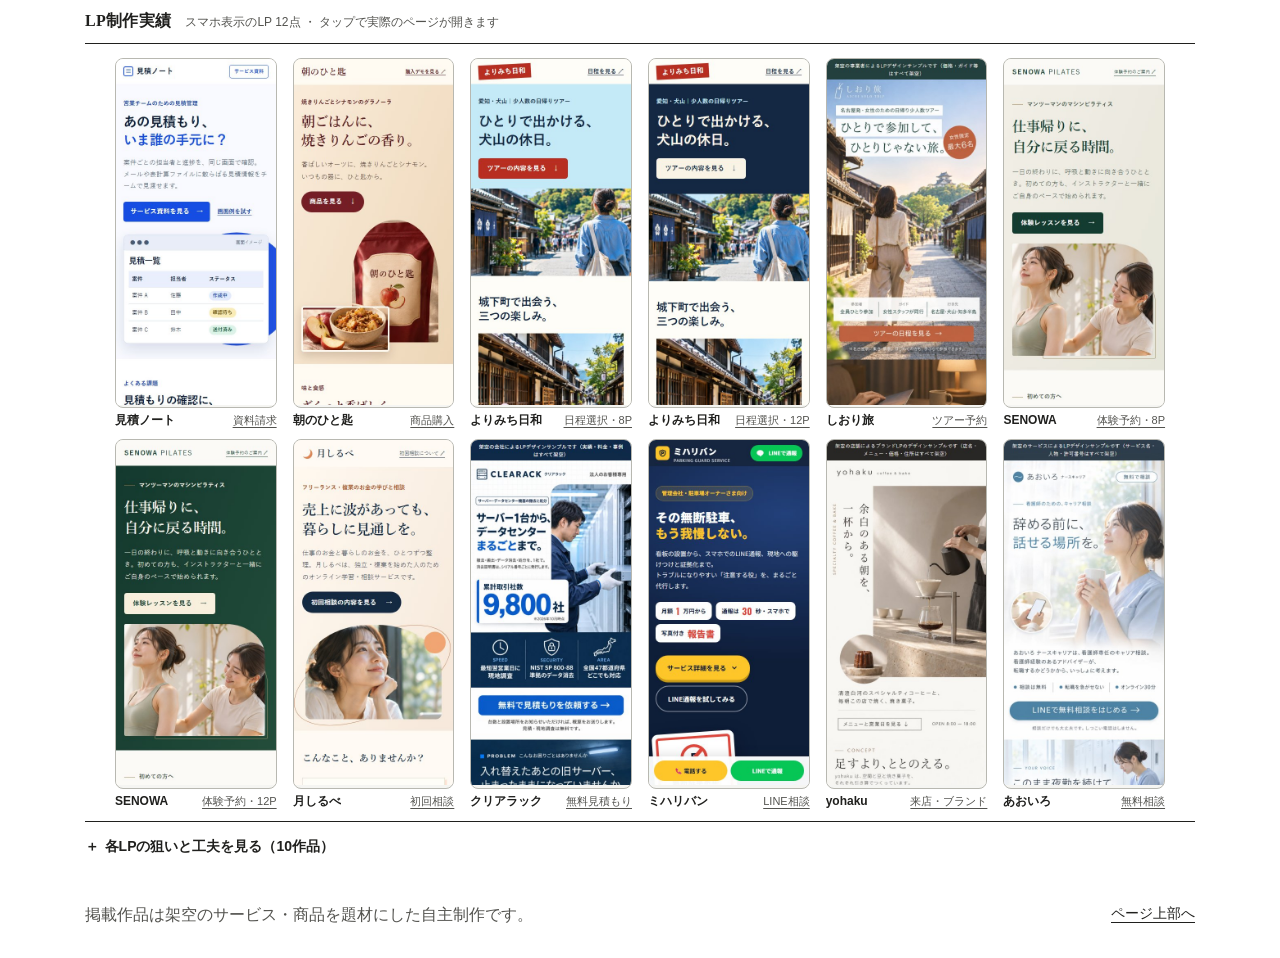
==== index.html @ 6641e860 "Add LP portfolio site Static portfolio of 12 fictional LP design samples (10 works) with phone-view " ====
<!doctype html>
<html lang="ja">
<head>
  <meta charset="utf-8">
  <meta name="viewport" content="width=device-width, initial-scale=1">
  <meta name="description" content="法人向けSaaS、食品EC、観光、体験予約、相談サービス、法人向けIT機器処分のLP制作ポートフォリオ。">
  <link rel="icon" href="data:,">
  <link rel="stylesheet" href="style.css">
  <title>LP制作ポートフォリオ</title>
</head>
<body>
  <header class="wrap masthead">
    <h1 class="wordmark"><a href="#top">LP制作実績</a></h1>
    <p class="lead">スマホ表示のLP 12点<span aria-hidden="true"> ・ </span>タップで実際のページが開きます</p>
  </header>
  <main id="top" class="wrap">
    <ul class="gallery" aria-label="LP制作実績（スマホ表示）">
      <li><a class="phone" href="works/mitsumori/site/index.html"><img src="works/mitsumori/images/preview.jpg" alt="見積ノートのスマホ版" width="390" height="844"></a><p><b>見積ノート</b><a href="#mitsumori" class="more">資料請求</a></p></li>
      <li><a class="phone" href="works/granola/site/index.html"><img src="works/granola/images/preview.jpg" alt="朝のひと匙のスマホ版" width="390" height="844"></a><p><b>朝のひと匙</b><a href="#granola" class="more">商品購入</a></p></li>
      <li><a class="phone" href="works/yorimichi/site/index.html"><img src="works/yorimichi/images/preview.jpg" alt="よりみち日和（8パート版）のスマホ版" width="390" height="844"></a><p><b>よりみち日和</b><a href="#yorimichi" class="more">日程選択・8P</a></p></li>
      <li><a class="phone" href="works/yorimichi-detail/site/index.html"><img src="works/yorimichi-detail/images/preview.jpg" alt="よりみち日和（12パート版）のスマホ版" width="390" height="844"></a><p><b>よりみち日和</b><a href="#yorimichi" class="more">日程選択・12P</a></p></li>
      <li><a class="phone" href="works/shioritabi/site/index.html"><img src="works/shioritabi/images/preview.jpg" alt="しおり旅のスマホ版" width="390" height="844"></a><p><b>しおり旅</b><a href="#shioritabi" class="more">ツアー予約</a></p></li>
      <li><a class="phone" href="works/senowa/site/index.html"><img src="works/senowa/images/preview.jpg" alt="SENOWA PILATES（8パート版）のスマホ版" width="390" height="844"></a><p><b>SENOWA</b><a href="#senowa" class="more">体験予約・8P</a></p></li>
      <li><a class="phone" href="works/senowa-detail/site/index.html"><img src="works/senowa-detail/images/preview.jpg" alt="SENOWA PILATES（12パート版）のスマホ版" width="390" height="844"></a><p><b>SENOWA</b><a href="#senowa" class="more">体験予約・12P</a></p></li>
      <li><a class="phone" href="works/tsukishirube/site/index.html"><img src="works/tsukishirube/images/preview.jpg" alt="月しるべのスマホ版" width="390" height="844"></a><p><b>月しるべ</b><a href="#tsukishirube" class="more">初回相談</a></p></li>
      <li><a class="phone" href="works/clearack/site/index.html"><img src="works/clearack/images/preview.jpg" alt="クリアラックのスマホ版" width="390" height="844"></a><p><b>クリアラック</b><a href="#clearack" class="more">無料見積もり</a></p></li>
      <li><a class="phone" href="works/mihariban/site/index.html"><img src="works/mihariban/images/preview.jpg" alt="ミハリバンのスマホ版" width="390" height="844"></a><p><b>ミハリバン</b><a href="#mihariban" class="more">LINE相談</a></p></li>
      <li><a class="phone" href="works/yohaku/site/index.html"><img src="works/yohaku/images/preview.jpg" alt="yohaku coffee &amp; bake のスマホ版" width="390" height="844"></a><p><b>yohaku</b><a href="#yohaku" class="more">来店・ブランド</a></p></li>
      <li><a class="phone" href="works/aoiro/site/index.html"><img src="works/aoiro/images/preview.jpg" alt="あおいろ ナースキャリアのスマホ版" width="390" height="844"></a><p><b>あおいろ</b><a href="#aoiro" class="more">無料相談</a></p></li>
    </ul>
    <details class="details" id="details">
      <summary>各LPの狙いと工夫を見る（10作品）</summary>
    <div class="works" id="works">
    <article class="work" id="mitsumori">
      <div class="work-copy">
        <p class="category">法人向け SaaS <span aria-hidden="true">/</span> 資料請求</p>
        <h2>見積ノート</h2>
        <p>営業チームが見積もりの担当者と進捗を共有するサービス。ファーストビューに見積一覧を置き、絞り込みの操作で使い方を伝えました。</p>
        <div class="versions">
          <div class="version"><span>12パート</span><div class="links"><a class="primary" href="works/mitsumori/site/index.html">LPを開く</a><a href="works/mitsumori/images/full.jpg">PC全体</a><a href="works/mitsumori/images/mobile.jpg">スマホ全体</a></div></div>
        </div>
      </div>
      <div class="visual">
        <a class="screens" href="works/mitsumori/site/index.html" aria-label="見積ノートのLPを開く">
          <span class="pc-frame"><img src="works/mitsumori/images/full.jpg" alt="見積ノートのPC版ファーストビュー"></span>
          <span class="mobile-frame"><img src="works/mitsumori/images/preview.jpg" alt="見積ノートのスマホ版ファーストビュー" width="390" height="844"></span>
        </a>
      </div>
    </article>
    <article class="work" id="granola">
      <div class="work-copy">
        <p class="category">食品EC <span aria-hidden="true">/</span> 商品購入</p>
        <h2>朝のひと匙</h2>
        <p>焼きりんごとシナモンのグラノーラ。パッケージと食材の写真で味を想像してもらい、食べ方と原材料を確認してから数量を選べる構成です。</p>
        <div class="versions">
          <div class="version"><span>12パート</span><div class="links"><a class="primary" href="works/granola/site/index.html">LPを開く</a><a href="works/granola/images/full.jpg">PC全体</a><a href="works/granola/images/mobile.jpg">スマホ全体</a></div></div>
        </div>
      </div>
      <div class="visual">
        <a class="screens" href="works/granola/site/index.html" aria-label="朝のひと匙のLPを開く">
          <span class="pc-frame"><img src="works/granola/images/full.jpg" alt="朝のひと匙のPC版ファーストビュー" loading="lazy"></span>
          <span class="mobile-frame"><img src="works/granola/images/preview.jpg" alt="朝のひと匙のスマホ版ファーストビュー" width="390" height="844" loading="lazy"></span>
        </a>
      </div>
    </article>
    <article class="work" id="yorimichi">
      <div class="work-copy">
        <p class="category">観光・日帰りツアー <span aria-hidden="true">/</span> 日程選択</p>
        <h2>よりみち日和</h2>
        <p>一人で参加できる犬山のツアー。街並みと食べ歩きの写真で行き先の魅力を伝え、モデルコースから日程選択へ案内します。</p>
        <p class="comparison">8パート版は見どころを短く紹介。12パート版では時刻入りの行程やプラン内容、天候の目安まで確認できます。</p>
        <div class="versions">
          <div class="version"><span>8パート・旅行誌風</span><div class="links"><a class="primary" href="works/yorimichi/site/index.html">LPを開く</a><a href="works/yorimichi/images/full.jpg">PC全体</a><a href="works/yorimichi/images/mobile.jpg">スマホ全体</a></div></div>
          <div class="version"><span>12パート・旅のしおり</span><div class="links"><a class="primary" href="works/yorimichi-detail/site/index.html">LPを開く</a><a href="works/yorimichi-detail/images/full.jpg">PC全体</a><a href="works/yorimichi-detail/images/mobile.jpg">スマホ全体</a></div></div>
        </div>
      </div>
      <div class="visual">
        <a class="screens" href="works/yorimichi/site/index.html" aria-label="よりみち日和のLPを開く">
          <span class="pc-frame"><img src="works/yorimichi/images/full.jpg" alt="よりみち日和のPC版ファーストビュー" loading="lazy"></span>
          <span class="mobile-frame"><img src="works/yorimichi/images/preview.jpg" alt="よりみち日和のスマホ版ファーストビュー" width="390" height="844" loading="lazy"></span>
        </a>
        <div class="alternatives" aria-label="よりみち日和の2案を比較">
          <a href="works/yorimichi/site/index.html"><span class="variant-preview"><img src="works/yorimichi/images/preview.jpg" alt="" loading="lazy"></span><span>8パート版</span></a>
          <a href="works/yorimichi-detail/site/index.html"><span class="variant-preview"><img src="works/yorimichi-detail/images/preview.jpg" alt="" loading="lazy"></span><span>12パート版</span></a>
        </div>
      </div>
    </article>
    <article class="work" id="shioritabi">
      <div class="work-copy">
        <p class="category">観光・日帰りツアー <span aria-hidden="true">/</span> ツアー予約</p>
        <h2>しおり旅</h2>
        <p>ひとり旅に興味がある女性に向けた、名古屋発の少人数ツアー。全員がひとり参加であることと女性ガイドが同行することを伝え、行程・料金・FAQを確認してから予約デモへ進める構成です。</p>
        <div class="versions">
          <div class="version"><span>12パート</span><div class="links"><a class="primary" href="works/shioritabi/site/index.html">LPを開く</a><a href="works/shioritabi/images/full.jpg">PC全体</a><a href="works/shioritabi/images/mobile.jpg">スマホ全体</a></div></div>
        </div>
      </div>
      <div class="visual">
        <a class="screens" href="works/shioritabi/site/index.html" aria-label="しおり旅のLPを開く">
          <span class="pc-frame"><img src="works/shioritabi/images/preview-pc.jpg" alt="しおり旅のPC版ファーストビュー" width="1440" height="900" loading="lazy"></span>
          <span class="mobile-frame"><img src="works/shioritabi/images/preview.jpg" alt="しおり旅のスマホ版ファーストビュー" width="390" height="844" loading="lazy"></span>
        </a>
      </div>
    </article>
    <article class="work" id="senowa">
      <div class="work-copy">
        <p class="category">ピラティススタジオ <span aria-hidden="true">/</span> 体験予約</p>
        <h2>SENOWA PILATES</h2>
        <p>仕事帰りに通いたい初めての方向け。マンツーマン指導の様子と当日の流れを見せ、体験予約のハードルを下げる構成です。</p>
        <p class="comparison">8パート版は体験と予約を簡潔に案内。12パート版はマシンの使い方やインストラクターのサポートを詳しく紹介します。</p>
        <div class="versions">
          <div class="version"><span>8パート・体験予約案内</span><div class="links"><a class="primary" href="works/senowa/site/index.html">LPを開く</a><a href="works/senowa/images/full.jpg">PC全体</a><a href="works/senowa/images/mobile.jpg">スマホ全体</a></div></div>
          <div class="version"><span>12パート・初回体験ガイド</span><div class="links"><a class="primary" href="works/senowa-detail/site/index.html">LPを開く</a><a href="works/senowa-detail/images/full.jpg">PC全体</a><a href="works/senowa-detail/images/mobile.jpg">スマホ全体</a></div></div>
        </div>
      </div>
      <div class="visual">
        <a class="screens" href="works/senowa/site/index.html" aria-label="SENOWA PILATESのLPを開く">
          <span class="pc-frame"><img src="works/senowa/images/full.jpg" alt="SENOWA PILATESのPC版ファーストビュー" loading="lazy"></span>
          <span class="mobile-frame"><img src="works/senowa/images/preview.jpg" alt="SENOWA PILATESのスマホ版ファーストビュー" width="390" height="844" loading="lazy"></span>
        </a>
        <div class="alternatives" aria-label="SENOWA PILATESの2案を比較">
          <a href="works/senowa/site/index.html"><span class="variant-preview"><img src="works/senowa/images/preview.jpg" alt="" loading="lazy"></span><span>8パート版</span></a>
          <a href="works/senowa-detail/site/index.html"><span class="variant-preview"><img src="works/senowa-detail/images/preview.jpg" alt="" loading="lazy"></span><span>12パート版</span></a>
        </div>
      </div>
    </article>
    <article class="work" id="tsukishirube">
      <div class="work-copy">
        <p class="category">お金の学習・相談 <span aria-hidden="true">/</span> 初回相談</p>
        <h2>月しるべ</h2>
        <p>独立・複業を始めた方向け。毎月の収支の悩みから、学習・ワークシート・オンライン相談の流れへつなげました。</p>
        <div class="versions">
          <div class="version"><span>8パート</span><div class="links"><a class="primary" href="works/tsukishirube/site/index.html">LPを開く</a><a href="works/tsukishirube/images/full.jpg">PC全体</a><a href="works/tsukishirube/images/mobile.jpg">スマホ全体</a></div></div>
        </div>
      </div>
      <div class="visual">
        <a class="screens" href="works/tsukishirube/site/index.html" aria-label="月しるべのLPを開く">
          <span class="pc-frame"><img src="works/tsukishirube/images/full.jpg" alt="月しるべのPC版ファーストビュー" loading="lazy"></span>
          <span class="mobile-frame"><img src="works/tsukishirube/images/preview.jpg" alt="月しるべのスマホ版ファーストビュー" width="390" height="844" loading="lazy"></span>
        </a>
      </div>
    </article>
    <article class="work" id="clearack">
      <div class="work-copy">
        <p class="category">法人向け IT機器処分 <span aria-hidden="true">/</span> 無料見積もり</p>
        <h2>クリアラック</h2>
        <p>サーバーの入れ替えやデータセンター移転で、旧機器の処分を任された情報システム部門の担当者向け（架空の会社）。撤去から消去証明書まで1社で終わることを先に示し、セキュリティ・料金例・対応範囲を確かめてから見積依頼へ進める構成です。</p>
        <div class="versions">
          <div class="version"><span>12パート</span><div class="links"><a class="primary" href="works/clearack/site/index.html">LPを開く</a><a href="works/clearack/images/full.jpg">PC全体</a><a href="works/clearack/images/mobile.jpg">スマホ全体</a></div></div>
        </div>
      </div>
      <div class="visual">
        <a class="screens" href="works/clearack/site/index.html" aria-label="クリアラックのLPを開く">
          <span class="pc-frame"><img src="works/clearack/images/preview-pc.jpg" alt="クリアラックのPC版ファーストビュー" width="1440" height="900" loading="lazy"></span>
          <span class="mobile-frame"><img src="works/clearack/images/preview.jpg" alt="クリアラックのスマホ版ファーストビュー" width="390" height="844" loading="lazy"></span>
        </a>
      </div>
    </article>
    <article class="work" id="mihariban">
      <div class="work-copy">
        <p class="category">駐車場管理サービス <span aria-hidden="true">/</span> LINE通報・無料相談</p>
        <h2>ミハリバン</h2>
        <p>無断駐車に悩む管理会社・駐車場オーナー向けの注意・証拠化代行（架空のサービス）。直接注意しに行く不安に応えて「私たちがしないこと」を明示し、LINE通報フォームをページ内で実際に試せるデモを入れました。</p>
        <div class="versions">
          <div class="version"><span>8パート</span><div class="links"><a class="primary" href="works/mihariban/site/index.html">LPを開く</a><a href="works/mihariban/images/full.jpg">PC全体</a><a href="works/mihariban/images/mobile.jpg">スマホ全体</a></div></div>
        </div>
      </div>
      <div class="visual">
        <a class="screens" href="works/mihariban/site/index.html" aria-label="ミハリバンのLPを開く">
          <span class="pc-frame"><img src="works/mihariban/images/preview-pc.jpg" alt="ミハリバンのPC版ファーストビュー" width="1440" height="900" loading="lazy"></span>
          <span class="mobile-frame"><img src="works/mihariban/images/preview.jpg" alt="ミハリバンのスマホ版ファーストビュー" width="390" height="844" loading="lazy"></span>
        </a>
      </div>
    </article>
    <article class="work" id="yohaku">
      <div class="work-copy">
        <p class="category">カフェ <span aria-hidden="true">/</span> ブランドサイト・来店</p>
        <h2>yohaku coffee &amp; bake</h2>
        <p>カフェ巡りをする20〜30代の女性に向けた、スペシャルティコーヒーと焼き菓子の店のブランドLP（架空の店舗）。漆喰とトラバーチンの空間、光と影の写真、細い明朝の文字組みで静けさを出し、定番メニュー・席の使い方・営業カレンダーを確かめてから Instagram へ進む構成です。</p>
        <p class="comparison">スマホ版とPC版の2つのカンプを用意し、画面幅で切り替わります。</p>
        <div class="versions">
          <div class="version"><span>12パート</span><div class="links"><a class="primary" href="works/yohaku/site/index.html">LPを開く</a><a href="works/yohaku/images/full.jpg">PC全体</a><a href="works/yohaku/images/mobile.jpg">スマホ全体</a></div></div>
        </div>
      </div>
      <div class="visual">
        <a class="screens" href="works/yohaku/site/index.html" aria-label="yohaku coffee &amp; bake のLPを開く">
          <span class="pc-frame"><img src="works/yohaku/images/preview-pc.jpg" alt="yohaku coffee &amp; bake のPC版ファーストビュー" width="1440" height="900" loading="lazy"></span>
          <span class="mobile-frame"><img src="works/yohaku/images/preview.jpg" alt="yohaku coffee &amp; bake のスマホ版ファーストビュー" width="390" height="844" loading="lazy"></span>
        </a>
      </div>
    </article>
    <article class="work" id="aoiro">
      <div class="work-copy">
        <p class="category">看護師のキャリア支援 <span aria-hidden="true">/</span> LINE無料相談</p>
        <h2>あおいろ ナースキャリア</h2>
        <p>夜勤や将来の働き方に悩む20代後半〜30代の女性看護師に向けた、看護師専任のキャリア相談（架空のサービス）。「辞める前に、話せる場所を。」を軸に、急がせない・電話をしないという安心を繰り返し伝え、病棟以外の働き方と相談30分の中身を見せてからLINE相談へ進めます。</p>
        <p class="comparison">白・淡いブルー・ベージュの配色で、写真は端を直線で切らずに地へ溶かし、見出しを写真に直接重ねています。</p>
        <div class="versions">
          <div class="version"><span>8パート</span><div class="links"><a class="primary" href="works/aoiro/site/index.html">LPを開く</a><a href="works/aoiro/images/full.jpg">PC全体</a><a href="works/aoiro/images/mobile.jpg">スマホ全体</a></div></div>
        </div>
      </div>
      <div class="visual">
        <a class="screens" href="works/aoiro/site/index.html" aria-label="あおいろ ナースキャリアのLPを開く">
          <span class="pc-frame"><img src="works/aoiro/images/preview-pc.jpg" alt="あおいろ ナースキャリアのPC版ファーストビュー" width="1440" height="900" loading="lazy"></span>
          <span class="mobile-frame"><img src="works/aoiro/images/preview.jpg" alt="あおいろ ナースキャリアのスマホ版ファーストビュー" width="390" height="844" loading="lazy"></span>
        </a>
      </div>
    </article>
    </div>
    </details>
  </main>
  <footer class="wrap footer"><p>掲載作品は架空のサービス・商品を題材にした自主制作です。</p><a href="#top">ページ上部へ</a></footer>
  <script>
    // 作品名の下のリンクや #作品ID で来たときは、詳細を開いてから移動する
    (function () {
      var details = document.getElementById('details');
      function openFor(hash) {
        var el = hash && hash.length > 1 && document.getElementById(hash.slice(1));
        if (el && details.contains(el)) { details.open = true; el.scrollIntoView(); }
      }
      document.addEventListener('click', function (e) {
        var a = e.target.closest('a[href^="#"]');
        if (a) { var h = a.getAttribute('href'); if (document.getElementById(h.slice(1)) && details.contains(document.getElementById(h.slice(1)))) { details.open = true; } }
      });
      window.addEventListener('hashchange', function () { openFor(location.hash); });
      openFor(location.hash);
    })();
  </script>
</body>
</html>
---- style.css ----
:root {
  color-scheme: light;
  --paper: #fff;
  --ink: #20201e;
  --muted: #53534f;
  --line: #d1d1cb;
  --serif: "Yu Mincho", "Hiragino Mincho ProN", "Noto Serif CJK JP", serif;
}
* { box-sizing: border-box; }
body { margin: 0; background: var(--paper); color: var(--ink); font: 16px/1.8 "Yu Gothic", "Hiragino Kaku Gothic ProN", Meiryo, sans-serif; }
a { color: inherit; text-underline-offset: .25em; }
a:focus-visible { outline: 2px solid #294c87; outline-offset: 4px; }
p, h1, h2 { margin: 0; }
.wrap { width: min(1110px, calc(100% - 88px)); margin-inline: auto; }
.masthead { min-height: 44px; display: flex; align-items: baseline; flex-wrap: wrap; gap: 2px 14px; padding-block: 10px 8px; border-bottom: 1px solid var(--ink); }
.footer a { font-size: 14px; }
.wordmark { font: 700 16px/1.4 var(--serif); letter-spacing: .02em; }
.wordmark a { text-decoration: none; }
.lead { font-size: 12px; color: var(--muted); }
h2 { font-family: var(--serif); font-weight: 700; line-height: 1.25; }
.work-copy > p, .footer p { color: var(--muted); }

/* スクロールせずに全作品が見えるスマホ表示の一覧 */
.gallery {
  --pw: min(calc((100% - 5 * 16px) / 6), calc((100vh - 200px) / 2 * .462));
  --pw: min(calc((100% - 5 * 16px) / 6), calc((100svh - 200px) / 2 * .462));
  list-style: none; margin: 0; padding: 14px 0 12px;
  display: grid; grid-template-columns: repeat(6, var(--pw)); justify-content: center; gap: 10px 16px;
}
.gallery li { min-width: 0; }
.phone { display: block; aspect-ratio: 390 / 844; overflow: hidden; border: 1px solid #b8b8b1; border-radius: 8px; background: #f5f5f2; transition: transform .2s ease, box-shadow .2s ease; }
.phone img { display: block; width: 100%; height: auto; }
.phone:hover { transform: translateY(-3px); box-shadow: 0 6px 16px rgba(0,0,0,.12); }
.gallery p { display: flex; justify-content: space-between; align-items: baseline; gap: 6px; margin-top: 4px; font-size: 12px; line-height: 1.4; }
.gallery b { font-weight: 700; white-space: nowrap; overflow: hidden; text-overflow: ellipsis; min-width: 0; }
.gallery .more { color: var(--muted); font-size: 11px; white-space: nowrap; }

.details { border-top: 1px solid var(--ink); }
.details > summary { cursor: pointer; padding-block: 12px; font-size: 14px; font-weight: 700; list-style: none; }
.details > summary::-webkit-details-marker { display: none; }
.details > summary::before { content: "＋"; display: inline-block; width: 1.4em; }
.details[open] > summary::before { content: "－"; }
.details > summary:focus-visible { outline: 2px solid #294c87; outline-offset: 2px; }
.work { display: grid; grid-template-columns: minmax(0,.79fr) minmax(0,1.21fr); gap: clamp(22px, 5vw, 72px); align-items: start; padding-block: clamp(30px, 5vw, 64px); border-bottom: 1px solid var(--line); scroll-margin-top: 15px; }
.work:target h2 { text-decoration: underline; text-decoration-thickness: 1px; text-underline-offset: 7px; }
.visual { grid-column: 2; grid-row: 1; min-width: 0; }
.work-copy { grid-column: 1; grid-row: 1; min-width: 0; }
.screens { display: grid; grid-template-columns: minmax(0, 3fr) minmax(0, 1fr); align-items: end; gap: clamp(7px, 1.3vw, 14px); text-decoration: none; }
.pc-frame, .mobile-frame, .variant-preview { display: block; overflow: hidden; background: #f5f5f2; border: 1px solid #b8b8b1; }
.pc-frame { aspect-ratio: 1.64; border-radius: 4px; }
.mobile-frame { aspect-ratio: 390 / 770; border-radius: 8px; }
.screens img, .variant-preview img { display: block; width: 100%; height: auto; }
.alternatives { display: grid; grid-template-columns: 1fr 1fr; gap: 12px; margin-top: 14px; }
.alternatives a { display: grid; align-content: start; gap: 5px; font-size: 14px; }
.variant-preview { aspect-ratio: 1.55; }
.variant-preview img { width: 100%; }
.work-copy .category { color: var(--muted); font-weight: 700; font-size: 14px; }
.category span { margin-inline: 5px; }
h2 { overflow-wrap: anywhere; font-size: clamp(26px, 3.6vw, 45px); letter-spacing: -.035em; margin: 8px 0 13px; }
.work-copy .comparison { margin-top: 9px; font-size: 14px; }
.versions { margin-top: 16px; }
.version { display: flex; flex-direction: column; align-items: start; gap: 3px; border-top: 1px solid var(--line); padding-block: 8px; }
.version > span { font-size: 14px; font-weight: 700; }
.links { display: flex; flex-wrap: wrap; gap: 5px 13px; align-items: center; }
.links a { font-size: 14px; white-space: nowrap; }
.links .primary { font-weight: 800; }
.footer { padding-block: 29px; display: flex; justify-content: space-between; align-items: flex-start; flex-wrap: wrap; gap: 10px 20px; }
@media (max-width: 760px) {
  .wrap { width: calc(100% - 36px); }
  .work { grid-template-columns: 1fr; }
  .work { gap: 17px; }
  .visual, .work-copy { grid-column: auto; grid-row: auto; }
  .work-copy { order: -1; }
  .gallery {
    --pw: min(calc((100% - 3 * 8px) / 4), calc((100vh - 240px) / 3 * .462));
    --pw: min(calc((100% - 3 * 8px) / 4), calc((100svh - 240px) / 3 * .462));
    grid-template-columns: repeat(4, var(--pw)); gap: 8px; padding-top: 10px;
  }
  .phone { border-radius: 6px; }
  .gallery p { display: block; font-size: 10px; line-height: 1.35; }
  .gallery b, .gallery .more { display: block; }
  .gallery .more { font-size: 9px; white-space: normal; }
}
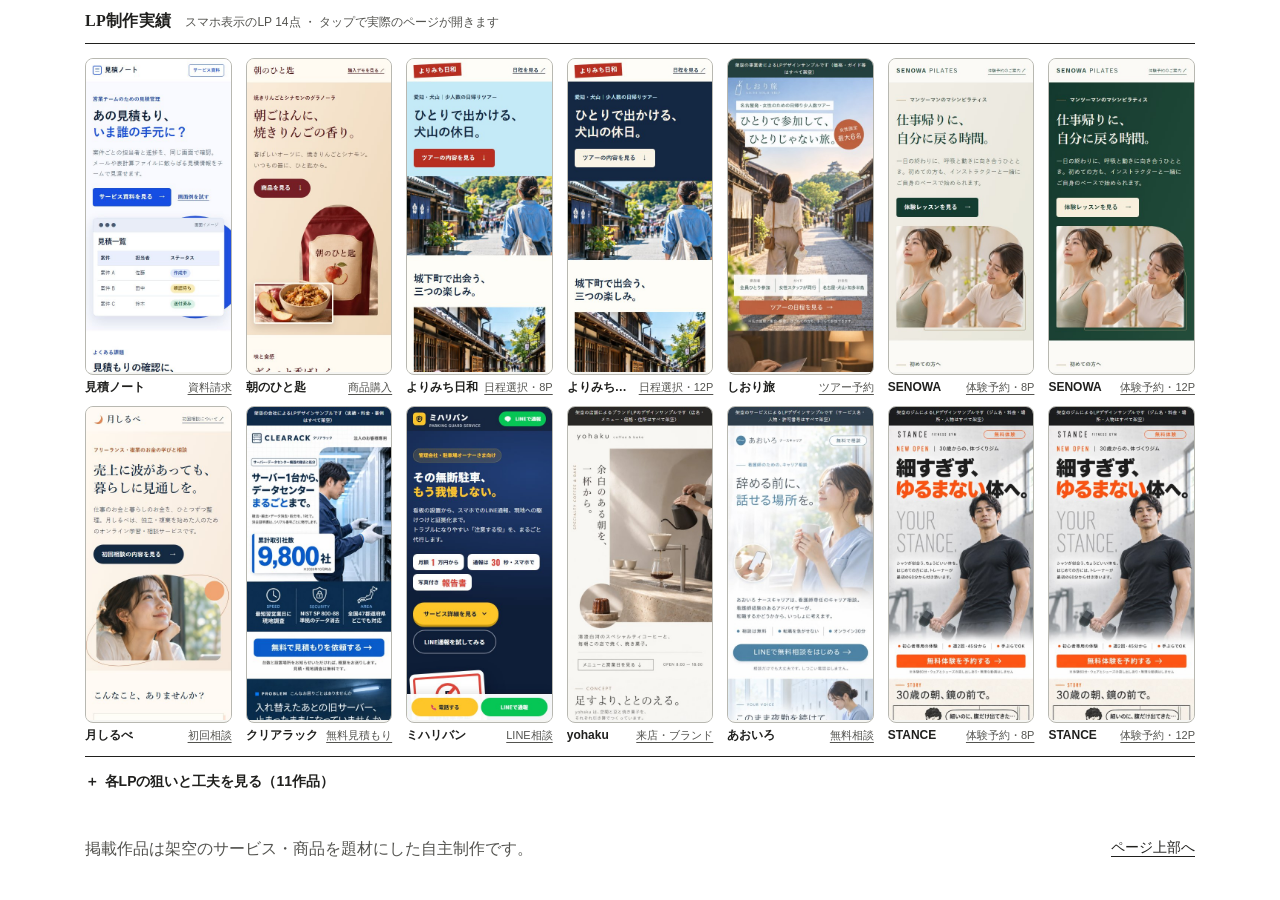
==== commit 21deeef6: "Add STANCE gym LP (8-part and 12-part versions) Fictional new-opening gym LP for men around 30, with" ====
--- a/index.html
+++ b/index.html
@@ -11,7 +11,7 @@
 <body>
   <header class="wrap masthead">
     <h1 class="wordmark"><a href="#top">LP制作実績</a></h1>
-    <p class="lead">スマホ表示のLP 12点<span aria-hidden="true"> ・ </span>タップで実際のページが開きます</p>
+    <p class="lead">スマホ表示のLP 14点<span aria-hidden="true"> ・ </span>タップで実際のページが開きます</p>
   </header>
   <main id="top" class="wrap">
     <ul class="gallery" aria-label="LP制作実績（スマホ表示）">
@@ -27,9 +27,11 @@
       <li><a class="phone" href="works/mihariban/site/index.html"><img src="works/mihariban/images/preview.jpg" alt="ミハリバンのスマホ版" width="390" height="844"></a><p><b>ミハリバン</b><a href="#mihariban" class="more">LINE相談</a></p></li>
       <li><a class="phone" href="works/yohaku/site/index.html"><img src="works/yohaku/images/preview.jpg" alt="yohaku coffee &amp; bake のスマホ版" width="390" height="844"></a><p><b>yohaku</b><a href="#yohaku" class="more">来店・ブランド</a></p></li>
       <li><a class="phone" href="works/aoiro/site/index.html"><img src="works/aoiro/images/preview.jpg" alt="あおいろ ナースキャリアのスマホ版" width="390" height="844"></a><p><b>あおいろ</b><a href="#aoiro" class="more">無料相談</a></p></li>
+      <li><a class="phone" href="works/stance/site/index.html"><img src="works/stance/images/preview.jpg" alt="STANCE（8パート版）のスマホ版" width="390" height="844"></a><p><b>STANCE</b><a href="#stance" class="more">体験予約・8P</a></p></li>
+      <li><a class="phone" href="works/stance-detail/site/index.html"><img src="works/stance-detail/images/preview.jpg" alt="STANCE（12パート版）のスマホ版" width="390" height="844"></a><p><b>STANCE</b><a href="#stance" class="more">体験予約・12P</a></p></li>
     </ul>
     <details class="details" id="details">
-      <summary>各LPの狙いと工夫を見る（10作品）</summary>
+      <summary>各LPの狙いと工夫を見る（11作品）</summary>
     <div class="works" id="works">
     <article class="work" id="mitsumori">
       <div class="work-copy">
@@ -203,6 +205,28 @@
           <span class="pc-frame"><img src="works/aoiro/images/preview-pc.jpg" alt="あおいろ ナースキャリアのPC版ファーストビュー" width="1440" height="900" loading="lazy"></span>
           <span class="mobile-frame"><img src="works/aoiro/images/preview.jpg" alt="あおいろ ナースキャリアのスマホ版ファーストビュー" width="390" height="844" loading="lazy"></span>
         </a>
+      </div>
+    </article>
+    <article class="work" id="stance">
+      <div class="work-copy">
+        <p class="category">フィットネスジム <span aria-hidden="true">/</span> 無料体験予約</p>
+        <h2>STANCE</h2>
+        <p>新規オープンのジム（架空）で、「ひょろいのも、太るのも嫌」な30歳前後の男性に向けたLP。「細すぎず、ゆるまない体へ。」を軸に、鏡の前の朝から体験に行くまでを4コマ漫画で見せ、初心者が続く仕組みと料金を確かめてから無料体験へ進めます。</p>
+        <p class="comparison">8パート版は漫画のあと設備・トレーナー・料金で短く案内。12パート版では、部位別のメニュー、仕事帰りの45分、入会後に続く仕組み、アクセスまで確かめられます。</p>
+        <div class="versions">
+          <div class="version"><span>8パート</span><div class="links"><a class="primary" href="works/stance/site/index.html">LPを開く</a><a href="works/stance/images/full.jpg">PC全体</a><a href="works/stance/images/mobile.jpg">スマホ全体</a></div></div>
+          <div class="version"><span>12パート</span><div class="links"><a class="primary" href="works/stance-detail/site/index.html">LPを開く</a><a href="works/stance-detail/images/full.jpg">PC全体</a><a href="works/stance-detail/images/mobile.jpg">スマホ全体</a></div></div>
+        </div>
+      </div>
+      <div class="visual">
+        <a class="screens" href="works/stance/site/index.html" aria-label="STANCEのLPを開く">
+          <span class="pc-frame"><img src="works/stance/images/preview-pc.jpg" alt="STANCEのPC版ファーストビュー" width="1440" height="900" loading="lazy"></span>
+          <span class="mobile-frame"><img src="works/stance/images/preview.jpg" alt="STANCEのスマホ版ファーストビュー" width="390" height="844" loading="lazy"></span>
+        </a>
+        <div class="alternatives" aria-label="STANCEの2案を比較">
+          <a href="works/stance/site/index.html"><span class="variant-preview"><img src="works/stance/images/preview.jpg" alt="" loading="lazy"></span><span>8パート版</span></a>
+          <a href="works/stance-detail/site/index.html"><span class="variant-preview"><img src="works/stance-detail/images/preview.jpg" alt="" loading="lazy"></span><span>12パート版</span></a>
+        </div>
       </div>
     </article>
     </div>
--- a/style.css
+++ b/style.css
@@ -22,10 +22,10 @@
 
 /* スクロールせずに全作品が見えるスマホ表示の一覧 */
 .gallery {
-  --pw: min(calc((100% - 5 * 16px) / 6), calc((100vh - 200px) / 2 * .462));
-  --pw: min(calc((100% - 5 * 16px) / 6), calc((100svh - 200px) / 2 * .462));
+  --pw: min(calc((100% - 6 * 14px) / 7), calc((100vh - 200px) / 2 * .462));
+  --pw: min(calc((100% - 6 * 14px) / 7), calc((100svh - 200px) / 2 * .462));
   list-style: none; margin: 0; padding: 14px 0 12px;
-  display: grid; grid-template-columns: repeat(6, var(--pw)); justify-content: center; gap: 10px 16px;
+  display: grid; grid-template-columns: repeat(7, var(--pw)); justify-content: center; gap: 10px 14px;
 }
 .gallery li { min-width: 0; }
 .phone { display: block; aspect-ratio: 390 / 844; overflow: hidden; border: 1px solid #b8b8b1; border-radius: 8px; background: #f5f5f2; transition: transform .2s ease, box-shadow .2s ease; }
@@ -72,9 +72,9 @@
   .visual, .work-copy { grid-column: auto; grid-row: auto; }
   .work-copy { order: -1; }
   .gallery {
-    --pw: min(calc((100% - 3 * 8px) / 4), calc((100vh - 240px) / 3 * .462));
-    --pw: min(calc((100% - 3 * 8px) / 4), calc((100svh - 240px) / 3 * .462));
-    grid-template-columns: repeat(4, var(--pw)); gap: 8px; padding-top: 10px;
+    --pw: min(calc((100% - 4 * 7px) / 5), calc((100vh - 240px) / 3 * .462));
+    --pw: min(calc((100% - 4 * 7px) / 5), calc((100svh - 240px) / 3 * .462));
+    grid-template-columns: repeat(5, var(--pw)); gap: 8px 7px; padding-top: 10px;
   }
   .phone { border-radius: 6px; }
   .gallery p { display: block; font-size: 10px; line-height: 1.35; }
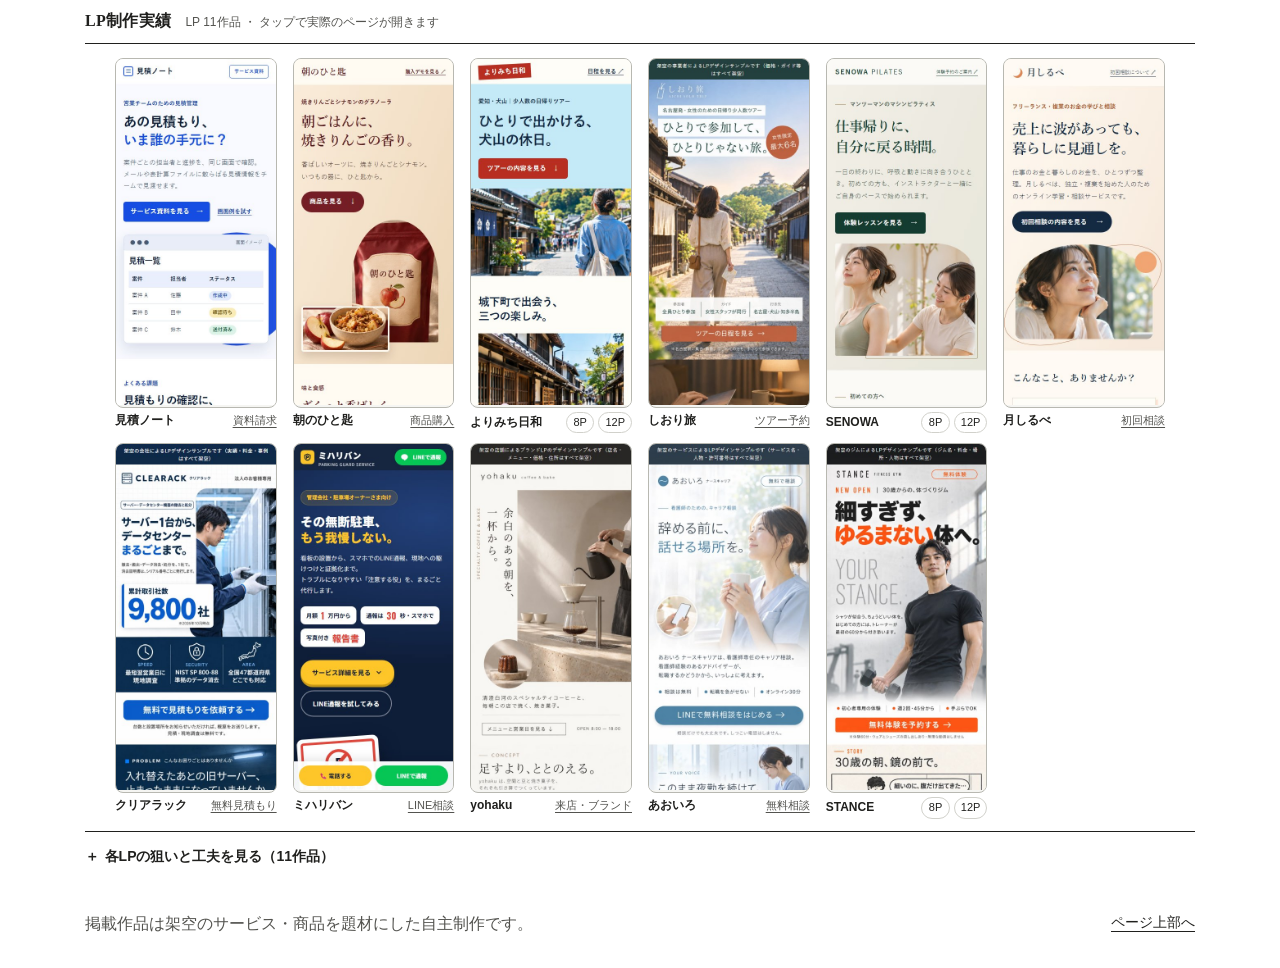
==== commit 23dba6cf: "Merge 8P/12P gallery cards into one card per work Works with two versions (yorimichi, SENOWA, STANCE" ====
--- a/index.html
+++ b/index.html
@@ -11,24 +11,21 @@
 <body>
   <header class="wrap masthead">
     <h1 class="wordmark"><a href="#top">LP制作実績</a></h1>
-    <p class="lead">スマホ表示のLP 14点<span aria-hidden="true"> ・ </span>タップで実際のページが開きます</p>
+    <p class="lead">LP 11作品<span aria-hidden="true"> ・ </span>タップで実際のページが開きます</p>
   </header>
   <main id="top" class="wrap">
     <ul class="gallery" aria-label="LP制作実績（スマホ表示）">
       <li><a class="phone" href="works/mitsumori/site/index.html"><img src="works/mitsumori/images/preview.jpg" alt="見積ノートのスマホ版" width="390" height="844"></a><p><b>見積ノート</b><a href="#mitsumori" class="more">資料請求</a></p></li>
       <li><a class="phone" href="works/granola/site/index.html"><img src="works/granola/images/preview.jpg" alt="朝のひと匙のスマホ版" width="390" height="844"></a><p><b>朝のひと匙</b><a href="#granola" class="more">商品購入</a></p></li>
-      <li><a class="phone" href="works/yorimichi/site/index.html"><img src="works/yorimichi/images/preview.jpg" alt="よりみち日和（8パート版）のスマホ版" width="390" height="844"></a><p><b>よりみち日和</b><a href="#yorimichi" class="more">日程選択・8P</a></p></li>
-      <li><a class="phone" href="works/yorimichi-detail/site/index.html"><img src="works/yorimichi-detail/images/preview.jpg" alt="よりみち日和（12パート版）のスマホ版" width="390" height="844"></a><p><b>よりみち日和</b><a href="#yorimichi" class="more">日程選択・12P</a></p></li>
+      <li><a class="phone" href="works/yorimichi/site/index.html"><img src="works/yorimichi/images/preview.jpg" alt="よりみち日和のスマホ版" width="390" height="844"></a><p><b>よりみち日和</b><span class="ver" aria-label="よりみち日和の版を選ぶ"><a href="works/yorimichi/site/index.html">8P</a><a href="works/yorimichi-detail/site/index.html">12P</a></span></p></li>
       <li><a class="phone" href="works/shioritabi/site/index.html"><img src="works/shioritabi/images/preview.jpg" alt="しおり旅のスマホ版" width="390" height="844"></a><p><b>しおり旅</b><a href="#shioritabi" class="more">ツアー予約</a></p></li>
-      <li><a class="phone" href="works/senowa/site/index.html"><img src="works/senowa/images/preview.jpg" alt="SENOWA PILATES（8パート版）のスマホ版" width="390" height="844"></a><p><b>SENOWA</b><a href="#senowa" class="more">体験予約・8P</a></p></li>
-      <li><a class="phone" href="works/senowa-detail/site/index.html"><img src="works/senowa-detail/images/preview.jpg" alt="SENOWA PILATES（12パート版）のスマホ版" width="390" height="844"></a><p><b>SENOWA</b><a href="#senowa" class="more">体験予約・12P</a></p></li>
+      <li><a class="phone" href="works/senowa/site/index.html"><img src="works/senowa/images/preview.jpg" alt="SENOWA PILATESのスマホ版" width="390" height="844"></a><p><b>SENOWA</b><span class="ver" aria-label="SENOWA PILATESの版を選ぶ"><a href="works/senowa/site/index.html">8P</a><a href="works/senowa-detail/site/index.html">12P</a></span></p></li>
       <li><a class="phone" href="works/tsukishirube/site/index.html"><img src="works/tsukishirube/images/preview.jpg" alt="月しるべのスマホ版" width="390" height="844"></a><p><b>月しるべ</b><a href="#tsukishirube" class="more">初回相談</a></p></li>
       <li><a class="phone" href="works/clearack/site/index.html"><img src="works/clearack/images/preview.jpg" alt="クリアラックのスマホ版" width="390" height="844"></a><p><b>クリアラック</b><a href="#clearack" class="more">無料見積もり</a></p></li>
       <li><a class="phone" href="works/mihariban/site/index.html"><img src="works/mihariban/images/preview.jpg" alt="ミハリバンのスマホ版" width="390" height="844"></a><p><b>ミハリバン</b><a href="#mihariban" class="more">LINE相談</a></p></li>
       <li><a class="phone" href="works/yohaku/site/index.html"><img src="works/yohaku/images/preview.jpg" alt="yohaku coffee &amp; bake のスマホ版" width="390" height="844"></a><p><b>yohaku</b><a href="#yohaku" class="more">来店・ブランド</a></p></li>
       <li><a class="phone" href="works/aoiro/site/index.html"><img src="works/aoiro/images/preview.jpg" alt="あおいろ ナースキャリアのスマホ版" width="390" height="844"></a><p><b>あおいろ</b><a href="#aoiro" class="more">無料相談</a></p></li>
-      <li><a class="phone" href="works/stance/site/index.html"><img src="works/stance/images/preview.jpg" alt="STANCE（8パート版）のスマホ版" width="390" height="844"></a><p><b>STANCE</b><a href="#stance" class="more">体験予約・8P</a></p></li>
-      <li><a class="phone" href="works/stance-detail/site/index.html"><img src="works/stance-detail/images/preview.jpg" alt="STANCE（12パート版）のスマホ版" width="390" height="844"></a><p><b>STANCE</b><a href="#stance" class="more">体験予約・12P</a></p></li>
+      <li><a class="phone" href="works/stance/site/index.html"><img src="works/stance/images/preview.jpg" alt="STANCEのスマホ版" width="390" height="844"></a><p><b>STANCE</b><span class="ver" aria-label="STANCEの版を選ぶ"><a href="works/stance/site/index.html">8P</a><a href="works/stance-detail/site/index.html">12P</a></span></p></li>
     </ul>
     <details class="details" id="details">
       <summary>各LPの狙いと工夫を見る（11作品）</summary>
--- a/style.css
+++ b/style.css
@@ -22,10 +22,10 @@
 
 /* スクロールせずに全作品が見えるスマホ表示の一覧 */
 .gallery {
-  --pw: min(calc((100% - 6 * 14px) / 7), calc((100vh - 200px) / 2 * .462));
-  --pw: min(calc((100% - 6 * 14px) / 7), calc((100svh - 200px) / 2 * .462));
+  --pw: min(calc((100% - 5 * 16px) / 6), calc((100vh - 200px) / 2 * .462));
+  --pw: min(calc((100% - 5 * 16px) / 6), calc((100svh - 200px) / 2 * .462));
   list-style: none; margin: 0; padding: 14px 0 12px;
-  display: grid; grid-template-columns: repeat(7, var(--pw)); justify-content: center; gap: 10px 14px;
+  display: grid; grid-template-columns: repeat(6, var(--pw)); justify-content: center; gap: 10px 16px;
 }
 .gallery li { min-width: 0; }
 .phone { display: block; aspect-ratio: 390 / 844; overflow: hidden; border: 1px solid #b8b8b1; border-radius: 8px; background: #f5f5f2; transition: transform .2s ease, box-shadow .2s ease; }
@@ -34,6 +34,10 @@
 .gallery p { display: flex; justify-content: space-between; align-items: baseline; gap: 6px; margin-top: 4px; font-size: 12px; line-height: 1.4; }
 .gallery b { font-weight: 700; white-space: nowrap; overflow: hidden; text-overflow: ellipsis; min-width: 0; }
 .gallery .more { color: var(--muted); font-size: 11px; white-space: nowrap; }
+/* 8P・12P の2つの版がある作品は、カードを1枚にして版を選べるようにする */
+.gallery .ver { display: inline-flex; gap: 4px; flex: none; }
+.gallery .ver a { display: inline-block; min-width: 2.6em; padding: 2px 6px; border: 1px solid var(--line); border-radius: 999px; text-align: center; font-size: 11px; line-height: 1.4; text-decoration: none; color: var(--ink); background: #fff; }
+.gallery .ver a:hover { background: var(--ink); color: #fff; border-color: var(--ink); }
 
 .details { border-top: 1px solid var(--ink); }
 .details > summary { cursor: pointer; padding-block: 12px; font-size: 14px; font-weight: 700; list-style: none; }
@@ -72,9 +76,9 @@
   .visual, .work-copy { grid-column: auto; grid-row: auto; }
   .work-copy { order: -1; }
   .gallery {
-    --pw: min(calc((100% - 4 * 7px) / 5), calc((100vh - 240px) / 3 * .462));
-    --pw: min(calc((100% - 4 * 7px) / 5), calc((100svh - 240px) / 3 * .462));
-    grid-template-columns: repeat(5, var(--pw)); gap: 8px 7px; padding-top: 10px;
+    --pw: min(calc((100% - 3 * 8px) / 4), calc((100vh - 240px) / 3 * .462));
+    --pw: min(calc((100% - 3 * 8px) / 4), calc((100svh - 240px) / 3 * .462));
+    grid-template-columns: repeat(4, var(--pw)); gap: 8px; padding-top: 10px;
   }
   .phone { border-radius: 6px; }
   .gallery p { display: block; font-size: 10px; line-height: 1.35; }
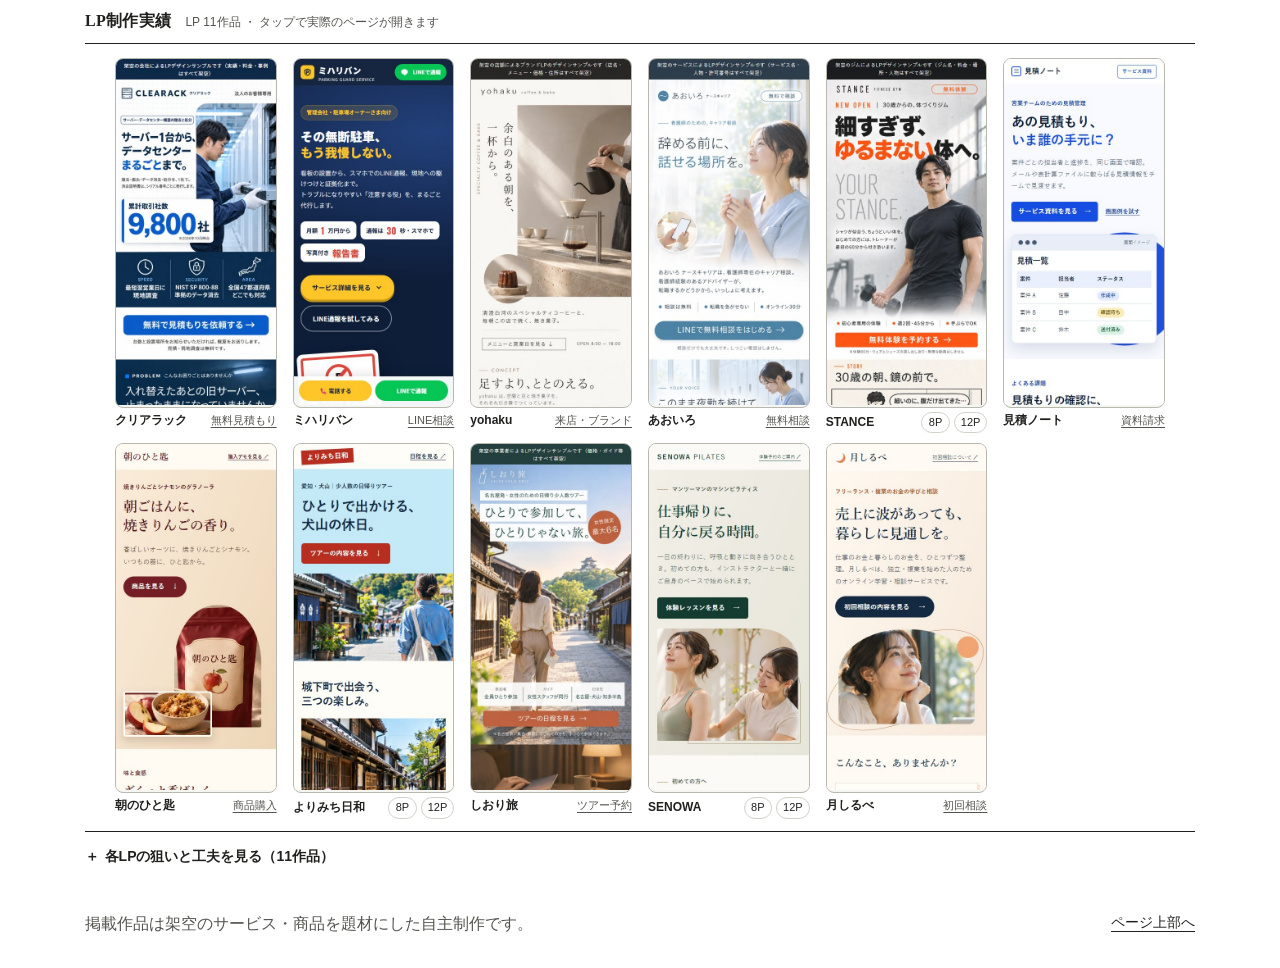
==== commit 3dc36768: "Move the five newest works to the front Gallery and details now start with Clearack, Mihariban, yoha" ====
--- a/index.html
+++ b/index.html
@@ -15,21 +15,109 @@
   </header>
   <main id="top" class="wrap">
     <ul class="gallery" aria-label="LP制作実績（スマホ表示）">
+      <li><a class="phone" href="works/clearack/site/index.html"><img src="works/clearack/images/preview.jpg" alt="クリアラックのスマホ版" width="390" height="844"></a><p><b>クリアラック</b><a href="#clearack" class="more">無料見積もり</a></p></li>
+      <li><a class="phone" href="works/mihariban/site/index.html"><img src="works/mihariban/images/preview.jpg" alt="ミハリバンのスマホ版" width="390" height="844"></a><p><b>ミハリバン</b><a href="#mihariban" class="more">LINE相談</a></p></li>
+      <li><a class="phone" href="works/yohaku/site/index.html"><img src="works/yohaku/images/preview.jpg" alt="yohaku coffee &amp; bake のスマホ版" width="390" height="844"></a><p><b>yohaku</b><a href="#yohaku" class="more">来店・ブランド</a></p></li>
+      <li><a class="phone" href="works/aoiro/site/index.html"><img src="works/aoiro/images/preview.jpg" alt="あおいろ ナースキャリアのスマホ版" width="390" height="844"></a><p><b>あおいろ</b><a href="#aoiro" class="more">無料相談</a></p></li>
+      <li><a class="phone" href="works/stance/site/index.html"><img src="works/stance/images/preview.jpg" alt="STANCEのスマホ版" width="390" height="844"></a><p><b>STANCE</b><span class="ver" aria-label="STANCEの版を選ぶ"><a href="works/stance/site/index.html">8P</a><a href="works/stance-detail/site/index.html">12P</a></span></p></li>
       <li><a class="phone" href="works/mitsumori/site/index.html"><img src="works/mitsumori/images/preview.jpg" alt="見積ノートのスマホ版" width="390" height="844"></a><p><b>見積ノート</b><a href="#mitsumori" class="more">資料請求</a></p></li>
       <li><a class="phone" href="works/granola/site/index.html"><img src="works/granola/images/preview.jpg" alt="朝のひと匙のスマホ版" width="390" height="844"></a><p><b>朝のひと匙</b><a href="#granola" class="more">商品購入</a></p></li>
       <li><a class="phone" href="works/yorimichi/site/index.html"><img src="works/yorimichi/images/preview.jpg" alt="よりみち日和のスマホ版" width="390" height="844"></a><p><b>よりみち日和</b><span class="ver" aria-label="よりみち日和の版を選ぶ"><a href="works/yorimichi/site/index.html">8P</a><a href="works/yorimichi-detail/site/index.html">12P</a></span></p></li>
       <li><a class="phone" href="works/shioritabi/site/index.html"><img src="works/shioritabi/images/preview.jpg" alt="しおり旅のスマホ版" width="390" height="844"></a><p><b>しおり旅</b><a href="#shioritabi" class="more">ツアー予約</a></p></li>
       <li><a class="phone" href="works/senowa/site/index.html"><img src="works/senowa/images/preview.jpg" alt="SENOWA PILATESのスマホ版" width="390" height="844"></a><p><b>SENOWA</b><span class="ver" aria-label="SENOWA PILATESの版を選ぶ"><a href="works/senowa/site/index.html">8P</a><a href="works/senowa-detail/site/index.html">12P</a></span></p></li>
       <li><a class="phone" href="works/tsukishirube/site/index.html"><img src="works/tsukishirube/images/preview.jpg" alt="月しるべのスマホ版" width="390" height="844"></a><p><b>月しるべ</b><a href="#tsukishirube" class="more">初回相談</a></p></li>
-      <li><a class="phone" href="works/clearack/site/index.html"><img src="works/clearack/images/preview.jpg" alt="クリアラックのスマホ版" width="390" height="844"></a><p><b>クリアラック</b><a href="#clearack" class="more">無料見積もり</a></p></li>
-      <li><a class="phone" href="works/mihariban/site/index.html"><img src="works/mihariban/images/preview.jpg" alt="ミハリバンのスマホ版" width="390" height="844"></a><p><b>ミハリバン</b><a href="#mihariban" class="more">LINE相談</a></p></li>
-      <li><a class="phone" href="works/yohaku/site/index.html"><img src="works/yohaku/images/preview.jpg" alt="yohaku coffee &amp; bake のスマホ版" width="390" height="844"></a><p><b>yohaku</b><a href="#yohaku" class="more">来店・ブランド</a></p></li>
-      <li><a class="phone" href="works/aoiro/site/index.html"><img src="works/aoiro/images/preview.jpg" alt="あおいろ ナースキャリアのスマホ版" width="390" height="844"></a><p><b>あおいろ</b><a href="#aoiro" class="more">無料相談</a></p></li>
-      <li><a class="phone" href="works/stance/site/index.html"><img src="works/stance/images/preview.jpg" alt="STANCEのスマホ版" width="390" height="844"></a><p><b>STANCE</b><span class="ver" aria-label="STANCEの版を選ぶ"><a href="works/stance/site/index.html">8P</a><a href="works/stance-detail/site/index.html">12P</a></span></p></li>
     </ul>
     <details class="details" id="details">
       <summary>各LPの狙いと工夫を見る（11作品）</summary>
     <div class="works" id="works">
+    <article class="work" id="clearack">
+      <div class="work-copy">
+        <p class="category">法人向け IT機器処分 <span aria-hidden="true">/</span> 無料見積もり</p>
+        <h2>クリアラック</h2>
+        <p>サーバーの入れ替えやデータセンター移転で、旧機器の処分を任された情報システム部門の担当者向け（架空の会社）。撤去から消去証明書まで1社で終わることを先に示し、セキュリティ・料金例・対応範囲を確かめてから見積依頼へ進める構成です。</p>
+        <div class="versions">
+          <div class="version"><span>12パート</span><div class="links"><a class="primary" href="works/clearack/site/index.html">LPを開く</a><a href="works/clearack/images/full.jpg">PC全体</a><a href="works/clearack/images/mobile.jpg">スマホ全体</a></div></div>
+        </div>
+      </div>
+      <div class="visual">
+        <a class="screens" href="works/clearack/site/index.html" aria-label="クリアラックのLPを開く">
+          <span class="pc-frame"><img src="works/clearack/images/preview-pc.jpg" alt="クリアラックのPC版ファーストビュー" width="1440" height="900" loading="lazy"></span>
+          <span class="mobile-frame"><img src="works/clearack/images/preview.jpg" alt="クリアラックのスマホ版ファーストビュー" width="390" height="844" loading="lazy"></span>
+        </a>
+      </div>
+    </article>
+    <article class="work" id="mihariban">
+      <div class="work-copy">
+        <p class="category">駐車場管理サービス <span aria-hidden="true">/</span> LINE通報・無料相談</p>
+        <h2>ミハリバン</h2>
+        <p>無断駐車に悩む管理会社・駐車場オーナー向けの注意・証拠化代行（架空のサービス）。直接注意しに行く不安に応えて「私たちがしないこと」を明示し、LINE通報フォームをページ内で実際に試せるデモを入れました。</p>
+        <div class="versions">
+          <div class="version"><span>8パート</span><div class="links"><a class="primary" href="works/mihariban/site/index.html">LPを開く</a><a href="works/mihariban/images/full.jpg">PC全体</a><a href="works/mihariban/images/mobile.jpg">スマホ全体</a></div></div>
+        </div>
+      </div>
+      <div class="visual">
+        <a class="screens" href="works/mihariban/site/index.html" aria-label="ミハリバンのLPを開く">
+          <span class="pc-frame"><img src="works/mihariban/images/preview-pc.jpg" alt="ミハリバンのPC版ファーストビュー" width="1440" height="900" loading="lazy"></span>
+          <span class="mobile-frame"><img src="works/mihariban/images/preview.jpg" alt="ミハリバンのスマホ版ファーストビュー" width="390" height="844" loading="lazy"></span>
+        </a>
+      </div>
+    </article>
+    <article class="work" id="yohaku">
+      <div class="work-copy">
+        <p class="category">カフェ <span aria-hidden="true">/</span> ブランドサイト・来店</p>
+        <h2>yohaku coffee &amp; bake</h2>
+        <p>カフェ巡りをする20〜30代の女性に向けた、スペシャルティコーヒーと焼き菓子の店のブランドLP（架空の店舗）。漆喰とトラバーチンの空間、光と影の写真、細い明朝の文字組みで静けさを出し、定番メニュー・席の使い方・営業カレンダーを確かめてから Instagram へ進む構成です。</p>
+        <p class="comparison">スマホ版とPC版の2つのカンプを用意し、画面幅で切り替わります。</p>
+        <div class="versions">
+          <div class="version"><span>12パート</span><div class="links"><a class="primary" href="works/yohaku/site/index.html">LPを開く</a><a href="works/yohaku/images/full.jpg">PC全体</a><a href="works/yohaku/images/mobile.jpg">スマホ全体</a></div></div>
+        </div>
+      </div>
+      <div class="visual">
+        <a class="screens" href="works/yohaku/site/index.html" aria-label="yohaku coffee &amp; bake のLPを開く">
+          <span class="pc-frame"><img src="works/yohaku/images/preview-pc.jpg" alt="yohaku coffee &amp; bake のPC版ファーストビュー" width="1440" height="900" loading="lazy"></span>
+          <span class="mobile-frame"><img src="works/yohaku/images/preview.jpg" alt="yohaku coffee &amp; bake のスマホ版ファーストビュー" width="390" height="844" loading="lazy"></span>
+        </a>
+      </div>
+    </article>
+    <article class="work" id="aoiro">
+      <div class="work-copy">
+        <p class="category">看護師のキャリア支援 <span aria-hidden="true">/</span> LINE無料相談</p>
+        <h2>あおいろ ナースキャリア</h2>
+        <p>夜勤や将来の働き方に悩む20代後半〜30代の女性看護師に向けた、看護師専任のキャリア相談（架空のサービス）。「辞める前に、話せる場所を。」を軸に、急がせない・電話をしないという安心を繰り返し伝え、病棟以外の働き方と相談30分の中身を見せてからLINE相談へ進めます。</p>
+        <p class="comparison">白・淡いブルー・ベージュの配色で、写真は端を直線で切らずに地へ溶かし、見出しを写真に直接重ねています。</p>
+        <div class="versions">
+          <div class="version"><span>8パート</span><div class="links"><a class="primary" href="works/aoiro/site/index.html">LPを開く</a><a href="works/aoiro/images/full.jpg">PC全体</a><a href="works/aoiro/images/mobile.jpg">スマホ全体</a></div></div>
+        </div>
+      </div>
+      <div class="visual">
+        <a class="screens" href="works/aoiro/site/index.html" aria-label="あおいろ ナースキャリアのLPを開く">
+          <span class="pc-frame"><img src="works/aoiro/images/preview-pc.jpg" alt="あおいろ ナースキャリアのPC版ファーストビュー" width="1440" height="900" loading="lazy"></span>
+          <span class="mobile-frame"><img src="works/aoiro/images/preview.jpg" alt="あおいろ ナースキャリアのスマホ版ファーストビュー" width="390" height="844" loading="lazy"></span>
+        </a>
+      </div>
+    </article>
+    <article class="work" id="stance">
+      <div class="work-copy">
+        <p class="category">フィットネスジム <span aria-hidden="true">/</span> 無料体験予約</p>
+        <h2>STANCE</h2>
+        <p>新規オープンのジム（架空）で、「ひょろいのも、太るのも嫌」な30歳前後の男性に向けたLP。「細すぎず、ゆるまない体へ。」を軸に、鏡の前の朝から体験に行くまでを4コマ漫画で見せ、初心者が続く仕組みと料金を確かめてから無料体験へ進めます。</p>
+        <p class="comparison">8パート版は漫画のあと設備・トレーナー・料金で短く案内。12パート版では、部位別のメニュー、仕事帰りの45分、入会後に続く仕組み、アクセスまで確かめられます。</p>
+        <div class="versions">
+          <div class="version"><span>8パート</span><div class="links"><a class="primary" href="works/stance/site/index.html">LPを開く</a><a href="works/stance/images/full.jpg">PC全体</a><a href="works/stance/images/mobile.jpg">スマホ全体</a></div></div>
+          <div class="version"><span>12パート</span><div class="links"><a class="primary" href="works/stance-detail/site/index.html">LPを開く</a><a href="works/stance-detail/images/full.jpg">PC全体</a><a href="works/stance-detail/images/mobile.jpg">スマホ全体</a></div></div>
+        </div>
+      </div>
+      <div class="visual">
+        <a class="screens" href="works/stance/site/index.html" aria-label="STANCEのLPを開く">
+          <span class="pc-frame"><img src="works/stance/images/preview-pc.jpg" alt="STANCEのPC版ファーストビュー" width="1440" height="900" loading="lazy"></span>
+          <span class="mobile-frame"><img src="works/stance/images/preview.jpg" alt="STANCEのスマホ版ファーストビュー" width="390" height="844" loading="lazy"></span>
+        </a>
+        <div class="alternatives" aria-label="STANCEの2案を比較">
+          <a href="works/stance/site/index.html"><span class="variant-preview"><img src="works/stance/images/preview.jpg" alt="" loading="lazy"></span><span>8パート版</span></a>
+          <a href="works/stance-detail/site/index.html"><span class="variant-preview"><img src="works/stance-detail/images/preview.jpg" alt="" loading="lazy"></span><span>12パート版</span></a>
+        </div>
+      </div>
+    </article>
     <article class="work" id="mitsumori">
       <div class="work-copy">
         <p class="category">法人向け SaaS <span aria-hidden="true">/</span> 資料請求</p>
@@ -136,94 +224,6 @@
           <span class="pc-frame"><img src="works/tsukishirube/images/full.jpg" alt="月しるべのPC版ファーストビュー" loading="lazy"></span>
           <span class="mobile-frame"><img src="works/tsukishirube/images/preview.jpg" alt="月しるべのスマホ版ファーストビュー" width="390" height="844" loading="lazy"></span>
         </a>
-      </div>
-    </article>
-    <article class="work" id="clearack">
-      <div class="work-copy">
-        <p class="category">法人向け IT機器処分 <span aria-hidden="true">/</span> 無料見積もり</p>
-        <h2>クリアラック</h2>
-        <p>サーバーの入れ替えやデータセンター移転で、旧機器の処分を任された情報システム部門の担当者向け（架空の会社）。撤去から消去証明書まで1社で終わることを先に示し、セキュリティ・料金例・対応範囲を確かめてから見積依頼へ進める構成です。</p>
-        <div class="versions">
-          <div class="version"><span>12パート</span><div class="links"><a class="primary" href="works/clearack/site/index.html">LPを開く</a><a href="works/clearack/images/full.jpg">PC全体</a><a href="works/clearack/images/mobile.jpg">スマホ全体</a></div></div>
-        </div>
-      </div>
-      <div class="visual">
-        <a class="screens" href="works/clearack/site/index.html" aria-label="クリアラックのLPを開く">
-          <span class="pc-frame"><img src="works/clearack/images/preview-pc.jpg" alt="クリアラックのPC版ファーストビュー" width="1440" height="900" loading="lazy"></span>
-          <span class="mobile-frame"><img src="works/clearack/images/preview.jpg" alt="クリアラックのスマホ版ファーストビュー" width="390" height="844" loading="lazy"></span>
-        </a>
-      </div>
-    </article>
-    <article class="work" id="mihariban">
-      <div class="work-copy">
-        <p class="category">駐車場管理サービス <span aria-hidden="true">/</span> LINE通報・無料相談</p>
-        <h2>ミハリバン</h2>
-        <p>無断駐車に悩む管理会社・駐車場オーナー向けの注意・証拠化代行（架空のサービス）。直接注意しに行く不安に応えて「私たちがしないこと」を明示し、LINE通報フォームをページ内で実際に試せるデモを入れました。</p>
-        <div class="versions">
-          <div class="version"><span>8パート</span><div class="links"><a class="primary" href="works/mihariban/site/index.html">LPを開く</a><a href="works/mihariban/images/full.jpg">PC全体</a><a href="works/mihariban/images/mobile.jpg">スマホ全体</a></div></div>
-        </div>
-      </div>
-      <div class="visual">
-        <a class="screens" href="works/mihariban/site/index.html" aria-label="ミハリバンのLPを開く">
-          <span class="pc-frame"><img src="works/mihariban/images/preview-pc.jpg" alt="ミハリバンのPC版ファーストビュー" width="1440" height="900" loading="lazy"></span>
-          <span class="mobile-frame"><img src="works/mihariban/images/preview.jpg" alt="ミハリバンのスマホ版ファーストビュー" width="390" height="844" loading="lazy"></span>
-        </a>
-      </div>
-    </article>
-    <article class="work" id="yohaku">
-      <div class="work-copy">
-        <p class="category">カフェ <span aria-hidden="true">/</span> ブランドサイト・来店</p>
-        <h2>yohaku coffee &amp; bake</h2>
-        <p>カフェ巡りをする20〜30代の女性に向けた、スペシャルティコーヒーと焼き菓子の店のブランドLP（架空の店舗）。漆喰とトラバーチンの空間、光と影の写真、細い明朝の文字組みで静けさを出し、定番メニュー・席の使い方・営業カレンダーを確かめてから Instagram へ進む構成です。</p>
-        <p class="comparison">スマホ版とPC版の2つのカンプを用意し、画面幅で切り替わります。</p>
-        <div class="versions">
-          <div class="version"><span>12パート</span><div class="links"><a class="primary" href="works/yohaku/site/index.html">LPを開く</a><a href="works/yohaku/images/full.jpg">PC全体</a><a href="works/yohaku/images/mobile.jpg">スマホ全体</a></div></div>
-        </div>
-      </div>
-      <div class="visual">
-        <a class="screens" href="works/yohaku/site/index.html" aria-label="yohaku coffee &amp; bake のLPを開く">
-          <span class="pc-frame"><img src="works/yohaku/images/preview-pc.jpg" alt="yohaku coffee &amp; bake のPC版ファーストビュー" width="1440" height="900" loading="lazy"></span>
-          <span class="mobile-frame"><img src="works/yohaku/images/preview.jpg" alt="yohaku coffee &amp; bake のスマホ版ファーストビュー" width="390" height="844" loading="lazy"></span>
-        </a>
-      </div>
-    </article>
-    <article class="work" id="aoiro">
-      <div class="work-copy">
-        <p class="category">看護師のキャリア支援 <span aria-hidden="true">/</span> LINE無料相談</p>
-        <h2>あおいろ ナースキャリア</h2>
-        <p>夜勤や将来の働き方に悩む20代後半〜30代の女性看護師に向けた、看護師専任のキャリア相談（架空のサービス）。「辞める前に、話せる場所を。」を軸に、急がせない・電話をしないという安心を繰り返し伝え、病棟以外の働き方と相談30分の中身を見せてからLINE相談へ進めます。</p>
-        <p class="comparison">白・淡いブルー・ベージュの配色で、写真は端を直線で切らずに地へ溶かし、見出しを写真に直接重ねています。</p>
-        <div class="versions">
-          <div class="version"><span>8パート</span><div class="links"><a class="primary" href="works/aoiro/site/index.html">LPを開く</a><a href="works/aoiro/images/full.jpg">PC全体</a><a href="works/aoiro/images/mobile.jpg">スマホ全体</a></div></div>
-        </div>
-      </div>
-      <div class="visual">
-        <a class="screens" href="works/aoiro/site/index.html" aria-label="あおいろ ナースキャリアのLPを開く">
-          <span class="pc-frame"><img src="works/aoiro/images/preview-pc.jpg" alt="あおいろ ナースキャリアのPC版ファーストビュー" width="1440" height="900" loading="lazy"></span>
-          <span class="mobile-frame"><img src="works/aoiro/images/preview.jpg" alt="あおいろ ナースキャリアのスマホ版ファーストビュー" width="390" height="844" loading="lazy"></span>
-        </a>
-      </div>
-    </article>
-    <article class="work" id="stance">
-      <div class="work-copy">
-        <p class="category">フィットネスジム <span aria-hidden="true">/</span> 無料体験予約</p>
-        <h2>STANCE</h2>
-        <p>新規オープンのジム（架空）で、「ひょろいのも、太るのも嫌」な30歳前後の男性に向けたLP。「細すぎず、ゆるまない体へ。」を軸に、鏡の前の朝から体験に行くまでを4コマ漫画で見せ、初心者が続く仕組みと料金を確かめてから無料体験へ進めます。</p>
-        <p class="comparison">8パート版は漫画のあと設備・トレーナー・料金で短く案内。12パート版では、部位別のメニュー、仕事帰りの45分、入会後に続く仕組み、アクセスまで確かめられます。</p>
-        <div class="versions">
-          <div class="version"><span>8パート</span><div class="links"><a class="primary" href="works/stance/site/index.html">LPを開く</a><a href="works/stance/images/full.jpg">PC全体</a><a href="works/stance/images/mobile.jpg">スマホ全体</a></div></div>
-          <div class="version"><span>12パート</span><div class="links"><a class="primary" href="works/stance-detail/site/index.html">LPを開く</a><a href="works/stance-detail/images/full.jpg">PC全体</a><a href="works/stance-detail/images/mobile.jpg">スマホ全体</a></div></div>
-        </div>
-      </div>
-      <div class="visual">
-        <a class="screens" href="works/stance/site/index.html" aria-label="STANCEのLPを開く">
-          <span class="pc-frame"><img src="works/stance/images/preview-pc.jpg" alt="STANCEのPC版ファーストビュー" width="1440" height="900" loading="lazy"></span>
-          <span class="mobile-frame"><img src="works/stance/images/preview.jpg" alt="STANCEのスマホ版ファーストビュー" width="390" height="844" loading="lazy"></span>
-        </a>
-        <div class="alternatives" aria-label="STANCEの2案を比較">
-          <a href="works/stance/site/index.html"><span class="variant-preview"><img src="works/stance/images/preview.jpg" alt="" loading="lazy"></span><span>8パート版</span></a>
-          <a href="works/stance-detail/site/index.html"><span class="variant-preview"><img src="works/stance-detail/images/preview.jpg" alt="" loading="lazy"></span><span>12パート版</span></a>
-        </div>
       </div>
     </article>
     </div>
